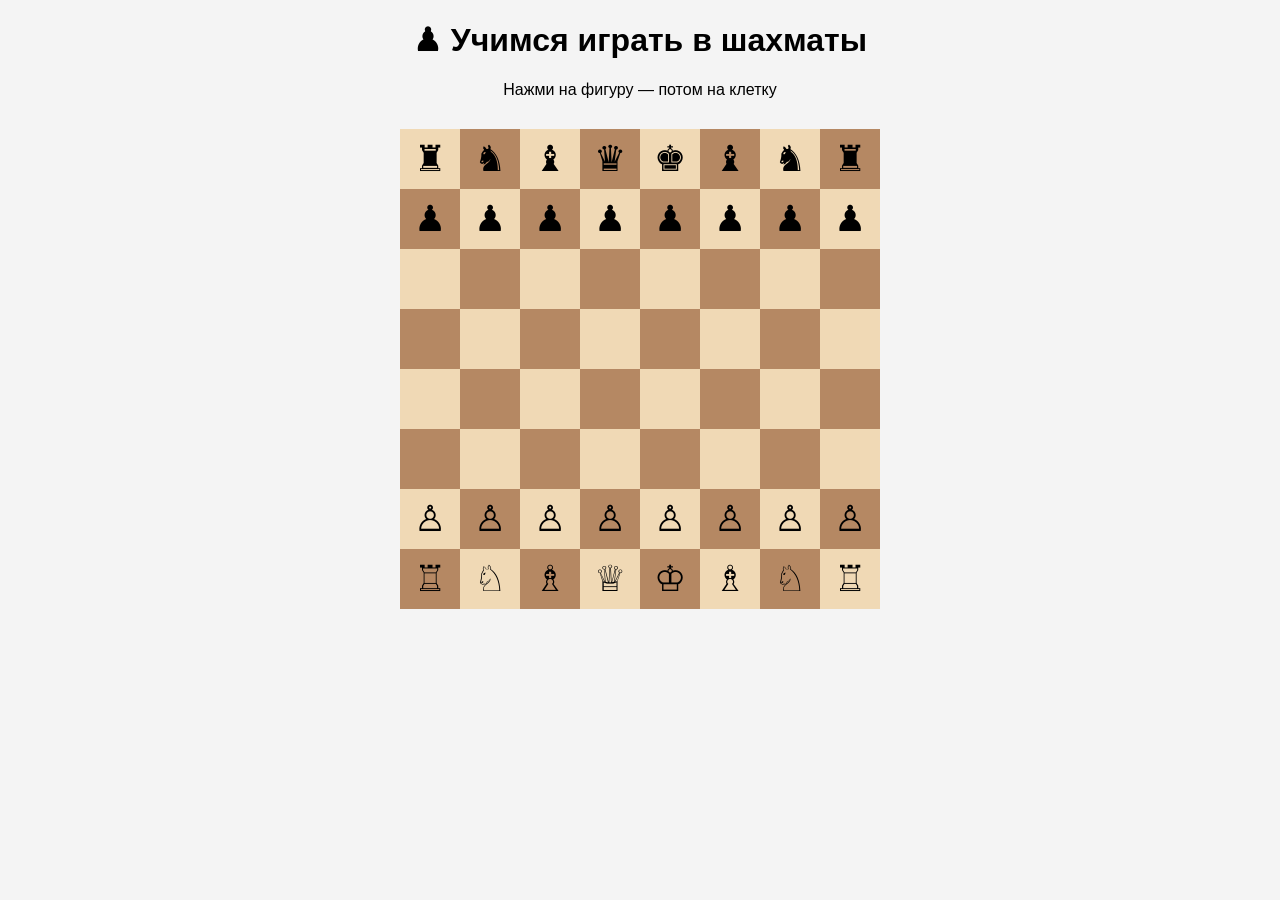
==== index.html @ e7e5075d "Create index.html" ====
<!DOCTYPE html>
<html lang="ru">
<head>
<meta charset="UTF-8">
<title>Шахматы для начинающих</title>
<style>
body {
    font-family: Arial, sans-serif;
    background: #f4f4f4;
    text-align: center;
}
#board {
    display: grid;
    grid-template-columns: repeat(8, 60px);
    width: 480px;
    margin: 30px auto;
}
.cell {
    width: 60px;
    height: 60px;
    font-size: 36px;
    line-height: 60px;
    cursor: pointer;
}
.white { background: #f0d9b5; }
.black { background: #b58863; }
</style>
</head>
<body>

<h1>♟ Учимся играть в шахматы</h1>
<p>Нажми на фигуру — потом на клетку</p>

<div id="board"></div>

<script>
const board = document.getElementById("board");

const pieces = [
  "♜","♞","♝","♛","♚","♝","♞","♜",
  "♟","♟","♟","♟","♟","♟","♟","♟",
  "","","","","","","","",
  "","","","","","","","",
  "","","","","","","","",
  "","","","","","","","",
  "♙","♙","♙","♙","♙","♙","♙","♙",
  "♖","♘","♗","♕","♔","♗","♘","♖"
];

let selected = null;

for (let i = 0; i < 64; i++) {
    const cell = document.createElement("div");
    cell.className = "cell " + ((Math.floor(i/8)+i)%2 ? "black" : "white");
    cell.textContent = pieces[i];

    cell.onclick = () => {
        if (selected === null && cell.textContent !== "") {
            selected = cell;
            cell.style.background = "#88f";
        } else if (selected) {
            cell.textContent = selected.textContent;
            selected.textContent = "";
            selected.style.background = "";
            selected = null;
        }
    };

    board.appendChild(cell);
}
</script>

</body>
</html>
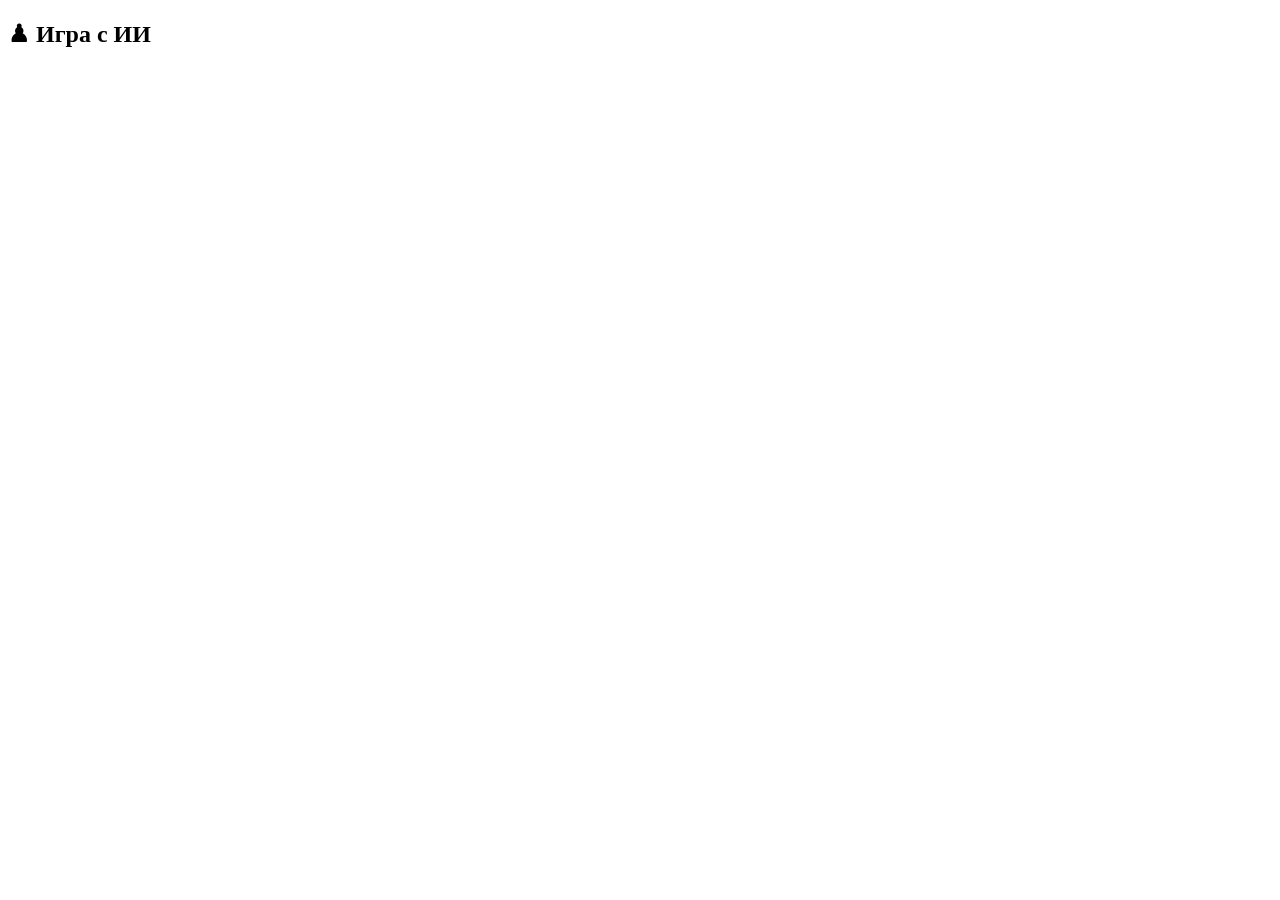
==== commit fdf64360: "Update index.html" ====
--- a/index.html
+++ b/index.html
@@ -1,73 +1,59 @@
 <!DOCTYPE html>
-<html lang="ru">
+<html>
 <head>
 <meta charset="UTF-8">
-<title>Шахматы для начинающих</title>
-<style>
-body {
-    font-family: Arial, sans-serif;
-    background: #f4f4f4;
-    text-align: center;
-}
-#board {
-    display: grid;
-    grid-template-columns: repeat(8, 60px);
-    width: 480px;
-    margin: 30px auto;
-}
-.cell {
-    width: 60px;
-    height: 60px;
-    font-size: 36px;
-    line-height: 60px;
-    cursor: pointer;
-}
-.white { background: #f0d9b5; }
-.black { background: #b58863; }
-</style>
+<title>Chess</title>
+
+<link rel="stylesheet" href="chessboard.css">
+<script src="chess.js"></script>
+<script src="chessboard.js"></script>
 </head>
+
 <body>
 
-<h1>♟ Учимся играть в шахматы</h1>
-<p>Нажми на фигуру — потом на клетку</p>
-
-<div id="board"></div>
+<h2>♟ Игра с ИИ</h2>
+<div id="board" style="width: 400px"></div>
 
 <script>
-const board = document.getElementById("board");
+let board = null
+let game = new Chess()
 
-const pieces = [
-  "♜","♞","♝","♛","♚","♝","♞","♜",
-  "♟","♟","♟","♟","♟","♟","♟","♟",
-  "","","","","","","","",
-  "","","","","","","","",
-  "","","","","","","","",
-  "","","","","","","","",
-  "♙","♙","♙","♙","♙","♙","♙","♙",
-  "♖","♘","♗","♕","♔","♗","♘","♖"
-];
+function onDragStart (source, piece) {
+  if (game.game_over()) return false
+  if (piece.search(/^b/) !== -1) return false
+}
 
-let selected = null;
+function onDrop (source, target) {
+  let move = game.move({
+    from: source,
+    to: target,
+    promotion: 'q'
+  })
 
-for (let i = 0; i < 64; i++) {
-    const cell = document.createElement("div");
-    cell.className = "cell " + ((Math.floor(i/8)+i)%2 ? "black" : "white");
-    cell.textContent = pieces[i];
+  if (move === null) return 'snapback'
 
-    cell.onclick = () => {
-        if (selected === null && cell.textContent !== "") {
-            selected = cell;
-            cell.style.background = "#88f";
-        } else if (selected) {
-            cell.textContent = selected.textContent;
-            selected.textContent = "";
-            selected.style.background = "";
-            selected = null;
-        }
-    };
+  setTimeout(makeAIMove, 300)
+}
 
-    board.appendChild(cell);
+function makeAIMove() {
+  fetch("http://localhost:8000/move", {
+    method: "POST",
+    headers: {"Content-Type": "application/json"},
+    body: JSON.stringify({fen: game.fen()})
+  })
+  .then(r => r.json())
+  .then(data => {
+    game.load(data.fen)
+    board.position(game.fen())
+  })
 }
+
+board = Chessboard('board', {
+  draggable: true,
+  position: 'start',
+  onDragStart: onDragStart,
+  onDrop: onDrop
+})
 </script>
 
 </body>
